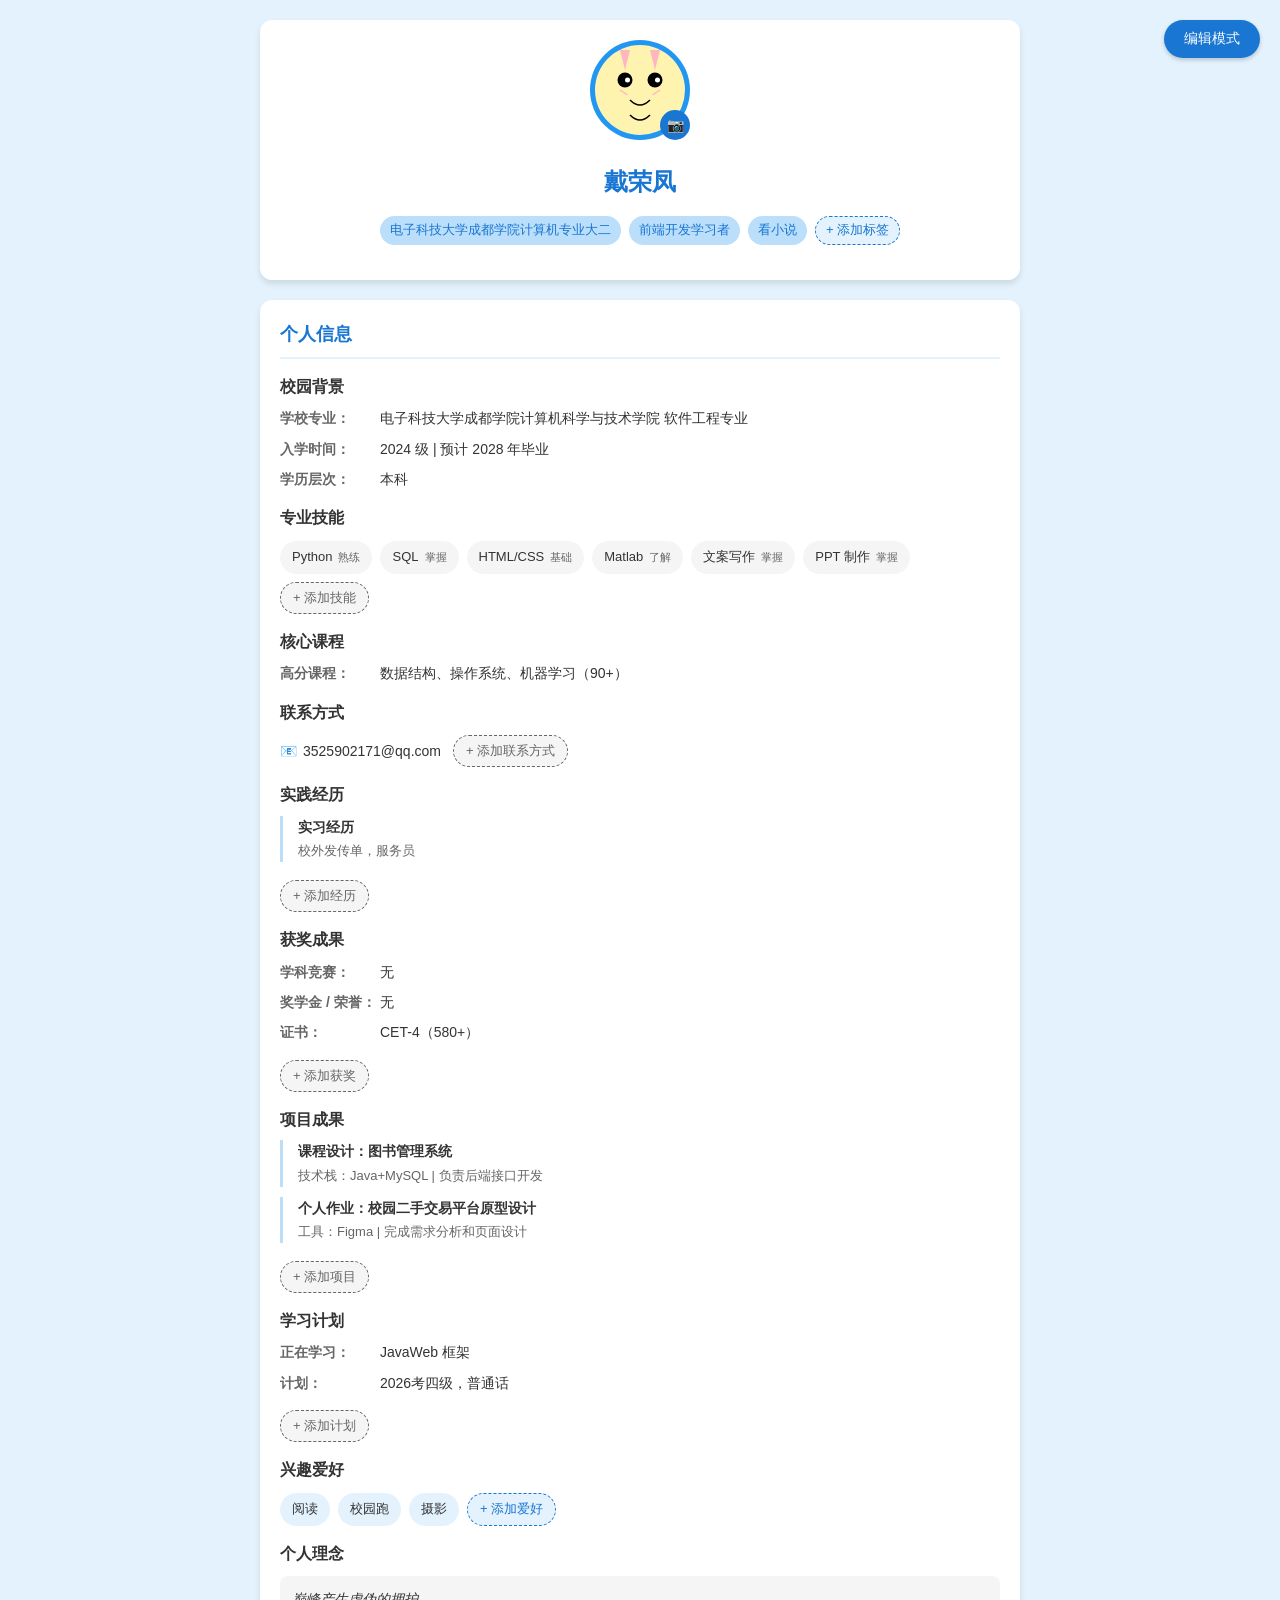
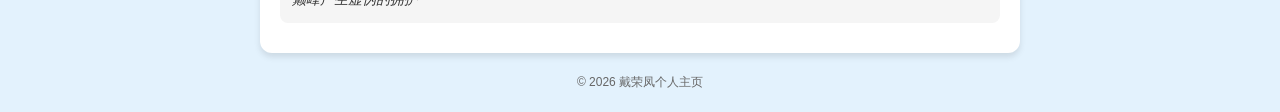
==== index.html @ 410e7caa "首次提交：上传个人主页完整代码" ====
<!DOCTYPE html>
<html lang="zh-CN">
<head>
    <meta charset="UTF-8">
    <meta name="viewport" content="width=device-width, initial-scale=1.0">
    <title>戴荣凤 - 个人主页</title>
    <link rel="stylesheet" href="styles.css">
</head>
<body>
    <button class="edit-mode-btn" id="editModeBtn">编辑模式</button>
    
    <div class="container">
        <header>
            <div class="avatar-container">
                <div class="avatar" id="avatar"></div>
                <input type="file" class="avatar-input" id="avatarInput" accept="image/*">
                <button class="avatar-edit" id="avatarEditBtn">📷</button>
            </div>
            <h1 class="editable" id="name">戴荣凤</h1>
            <div class="tags" id="tags">
                <span class="tag editable">电子科技大学成都学院计算机专业大二</span>
                <span class="tag editable">前端开发学习者</span>
                <span class="tag editable">看小说</span>
                <button class="add-tag-btn" id="addTagBtn">+ 添加标签</button>
            </div>
        </header>
        
        <section>
            <h2>个人信息</h2>
            
            <h3>校园背景</h3>
            <div class="info-item">
                <span class="info-label">学校专业：</span>
                <span class="info-value editable">电子科技大学成都学院计算机科学与技术学院 软件工程专业</span>
            </div>
            <div class="info-item">
                <span class="info-label">入学时间：</span>
                <span class="info-value editable">2024 级 | 预计 2028 年毕业</span>
            </div>
            <div class="info-item">
                <span class="info-label">学历层次：</span>
                <span class="info-value editable">本科</span>
            </div>
            
            <h3>专业技能</h3>
            <div class="skills" id="skills">
                <div class="skill-item editable">Python <span class="skill-level">熟练</span></div>
                <div class="skill-item editable">SQL <span class="skill-level">掌握</span></div>
                <div class="skill-item editable">HTML/CSS <span class="skill-level">基础</span></div>
                <div class="skill-item editable">Matlab <span class="skill-level">了解</span></div>
                <div class="skill-item editable">文案写作 <span class="skill-level">掌握</span></div>
                <div class="skill-item editable">PPT 制作 <span class="skill-level">掌握</span></div>
                <button class="add-skill-btn" id="addSkillBtn">+ 添加技能</button>
            </div>
            
            <h3>核心课程</h3>
            <div class="info-item">
                <span class="info-label">高分课程：</span>
                <span class="info-value editable">数据结构、操作系统、机器学习（90+）</span>
            </div>
            
            <h3>联系方式</h3>
            <div class="contact-info" id="contactInfo">
                <div class="contact-item editable">
                    <span>📧</span>
                    <span>3525902171@qq.com</span>
                </div>
                <button class="add-contact-btn" id="addContactBtn">+ 添加联系方式</button>
            </div>
            
            <h3>实践经历</h3>
            <div class="experience-item editable">
                <div class="experience-title">实习经历</div>
                <div class="experience-desc">校外发传单，服务员</div>
            </div>
            <button class="add-experience-btn" id="addExperienceBtn">+ 添加经历</button>
            
            <h3>获奖成果</h3>
            <div class="info-item">
                <span class="info-label">学科竞赛：</span>
                <span class="info-value editable">无</span>
            </div>
            <div class="info-item">
                <span class="info-label">奖学金 / 荣誉：</span>
                <span class="info-value editable">无</span>
            </div>
            <div class="info-item">
                <span class="info-label">证书：</span>
                <span class="info-value editable">CET-4（580+）</span>
            </div>
            <button class="add-experience-btn" id="addAwardBtn">+ 添加获奖</button>
            
            <h3>项目成果</h3>
            <div class="experience-item editable">
                <div class="experience-title">课程设计：图书管理系统</div>
                <div class="experience-desc">技术栈：Java+MySQL | 负责后端接口开发</div>
            </div>
            <div class="experience-item editable">
                <div class="experience-title">个人作业：校园二手交易平台原型设计</div>
                <div class="experience-desc">工具：Figma | 完成需求分析和页面设计</div>
            </div>
            <button class="add-experience-btn" id="addProjectBtn">+ 添加项目</button>
            
            <h3>学习计划</h3>
            <div class="info-item">
                <span class="info-label">正在学习：</span>
                <span class="info-value editable">JavaWeb 框架</span>
            </div>
            <div class="info-item">
                <span class="info-label">计划：</span>
                <span class="info-value editable">2026考四级，普通话</span>
            </div>
            <button class="add-plan-btn" id="addPlanBtn">+ 添加计划</button>
            
            <h3>兴趣爱好</h3>
            <div class="hobbies" id="hobbies">
                <span class="hobby-item editable">阅读</span>
                <span class="hobby-item editable">校园跑</span>
                <span class="hobby-item editable">摄影</span>
                <button class="add-hobby-btn" id="addHobbyBtn">+ 添加爱好</button>
            </div>
            
            <h3>个人理念</h3>
            <div class="personal-philosophy editable" id="philosophy">
                巅峰产生虚伪的拥护
            </div>
        </section>
        
        <footer>
            <p>© 2026 戴荣凤个人主页</p>
        </footer>
    </div>

    <script src="script.js"></script>
</body>
</html>
---- styles.css ----
* {
    margin: 0;
    padding: 0;
    box-sizing: border-box;
}

body {
    font-family: Arial, sans-serif;
    background-color: #e3f2fd;
    color: #333;
    line-height: 1.6;
}

.container {
    max-width: 800px;
    margin: 0 auto;
    padding: 20px;
}

.edit-mode-btn {
    position: fixed;
    top: 20px;
    right: 20px;
    background-color: #1976d2;
    color: white;
    border: none;
    padding: 10px 20px;
    border-radius: 20px;
    cursor: pointer;
    font-size: 14px;
    z-index: 1000;
    box-shadow: 0 2px 4px rgba(0, 0, 0, 0.2);
}

.edit-mode-btn:hover {
    background-color: #1565c0;
}

header {
    text-align: center;
    margin-bottom: 20px;
    background-color: white;
    padding: 20px;
    border-radius: 12px;
    box-shadow: 0 4px 6px rgba(0, 0, 0, 0.1);
}

.avatar-container {
    position: relative;
    display: inline-block;
    margin: 0 auto 15px;
}

.avatar {
    width: 100px;
    height: 100px;
    border-radius: 50%;
    background-color: #2196f3;
    color: white;
    display: flex;
    align-items: center;
    justify-content: center;
    font-size: 40px;
    cursor: pointer;
    transition: transform 0.2s;
    background-size: cover;
    background-position: center;
    background-image: url('data:image/svg+xml;utf8,<svg xmlns="http://www.w3.org/2000/svg" viewBox="0 0 200 200"><circle cx="100" cy="100" r="90" fill="%23FFF3B0"/><path d="M70 60 L60 20 L80 20 Z" fill="%23FFB6C1"/><path d="M130 60 L120 20 L140 20 Z" fill="%23FFB6C1"/><circle cx="70" cy="80" r="15" fill="black"/><circle cx="130" cy="80" r="15" fill="black"/><circle cx="75" cy="80" r="5" fill="white"/><circle cx="135" cy="80" r="5" fill="white"/><path d="M80 120 Q100 140 120 120" stroke="black" stroke-width="3" fill="none"/><path d="M60 100 L75 110" stroke="%23FFB6C1" stroke-width="3" fill="none"/><path d="M140 100 L125 110" stroke="%23FFB6C1" stroke-width="3" fill="none"/><path d="M80 150 Q100 170 120 150" stroke="black" stroke-width="3" fill="none"/></svg>');
}

.avatar:hover {
    transform: scale(1.05);
}

.avatar-edit {
    position: absolute;
    bottom: 0;
    right: 0;
    background-color: #1976d2;
    color: white;
    border: none;
    border-radius: 50%;
    width: 30px;
    height: 30px;
    display: flex;
    align-items: center;
    justify-content: center;
    cursor: pointer;
    font-size: 14px;
}

.avatar-input {
    display: none;
}

h1 {
    color: #1976d2;
    margin-bottom: 10px;
    cursor: text;
    font-size: 24px;
}

.tags {
    display: flex;
    flex-wrap: wrap;
    justify-content: center;
    gap: 8px;
    margin: 15px 0;
}

.tag {
    background-color: #bbdefb;
    color: #1976d2;
    padding: 4px 10px;
    border-radius: 20px;
    font-size: 13px;
    cursor: text;
}

.add-tag-btn {
    background-color: #e3f2fd;
    color: #1976d2;
    border: 1px dashed #1976d2;
    padding: 4px 10px;
    border-radius: 20px;
    font-size: 13px;
    cursor: pointer;
}

section {
    background-color: white;
    padding: 20px;
    border-radius: 12px;
    box-shadow: 0 4px 6px rgba(0, 0, 0, 0.1);
    margin-bottom: 15px;
}

h2 {
    color: #1976d2;
    margin-bottom: 15px;
    padding-bottom: 8px;
    border-bottom: 2px solid #e3f2fd;
    font-size: 18px;
}

h3 {
    color: #333;
    margin: 15px 0 8px;
    font-size: 16px;
}

h4 {
    color: #666;
    margin: 10px 0 8px;
    font-size: 14px;
}

.info-item {
    margin-bottom: 8px;
    display: flex;
    align-items: flex-start;
}

.info-label {
    font-weight: bold;
    min-width: 100px;
    color: #666;
    font-size: 14px;
}

.info-value {
    flex: 1;
    cursor: text;
    font-size: 14px;
}

.skills {
    display: flex;
    flex-wrap: wrap;
    gap: 8px;
    margin: 10px 0;
}

.skill-item {
    background-color: #f5f5f5;
    padding: 6px 12px;
    border-radius: 20px;
    font-size: 13px;
    display: flex;
    align-items: center;
    cursor: text;
}

.skill-level {
    font-size: 11px;
    color: #666;
    margin-left: 6px;
}

.add-skill-btn {
    background-color: #f5f5f5;
    color: #666;
    border: 1px dashed #666;
    padding: 6px 12px;
    border-radius: 20px;
    font-size: 13px;
    cursor: pointer;
}

.contact-info {
    display: flex;
    flex-wrap: wrap;
    gap: 12px;
    margin: 10px 0;
}

.contact-item {
    display: flex;
    align-items: center;
    gap: 6px;
    cursor: text;
    font-size: 14px;
}

.add-contact-btn {
    background-color: #f5f5f5;
    color: #666;
    border: 1px dashed #666;
    padding: 6px 12px;
    border-radius: 20px;
    font-size: 13px;
    cursor: pointer;
}

.experience-item {
    margin-bottom: 10px;
    padding-left: 15px;
    border-left: 3px solid #bbdefb;
    cursor: text;
}

.experience-title {
    font-weight: bold;
    color: #333;
    font-size: 14px;
}

.experience-desc {
    font-size: 13px;
    color: #666;
    margin-top: 3px;
}

.add-experience-btn {
    background-color: #f5f5f5;
    color: #666;
    border: 1px dashed #666;
    padding: 6px 12px;
    border-radius: 20px;
    font-size: 13px;
    cursor: pointer;
    margin-top: 8px;
}

.hobbies {
    display: flex;
    flex-wrap: wrap;
    gap: 8px;
    margin: 10px 0;
}

.hobby-item {
    background-color: #e3f2fd;
    padding: 6px 12px;
    border-radius: 20px;
    font-size: 13px;
    cursor: text;
}

.add-hobby-btn {
    background-color: #e3f2fd;
    color: #1976d2;
    border: 1px dashed #1976d2;
    padding: 6px 12px;
    border-radius: 20px;
    font-size: 13px;
    cursor: pointer;
}

.personal-philosophy {
    background-color: #f5f5f5;
    padding: 12px;
    border-radius: 8px;
    margin: 10px 0;
    font-style: italic;
    cursor: text;
    font-size: 14px;
}

.save-btn {
    background-color: #4caf50;
    color: white;
    border: none;
    padding: 8px 16px;
    border-radius: 20px;
    cursor: pointer;
    font-size: 13px;
    margin-top: 15px;
}

.save-btn:hover {
    background-color: #45a049;
}

footer {
    text-align: center;
    margin-top: 20px;
    color: #666;
    font-size: 12px;
}

.editable {
    position: relative;
}

.editable:hover {
    background-color: rgba(25, 118, 210, 0.1);
}

.edit-icon {
    position: absolute;
    top: 50%;
    right: 10px;
    transform: translateY(-50%);
    color: #1976d2;
    cursor: pointer;
    opacity: 0;
    transition: opacity 0.2s;
}

.editable:hover .edit-icon {
    opacity: 1;
}

.add-plan-btn {
    background-color: #f5f5f5;
    color: #666;
    border: 1px dashed #666;
    padding: 6px 12px;
    border-radius: 20px;
    font-size: 13px;
    cursor: pointer;
    margin-top: 8px;
}

@media (max-width: 768px) {
    .container {
        padding: 15px;
    }
    
    header,
    section {
        padding: 15px;
    }
    
    .info-item {
        flex-direction: column;
    }
    
    .info-label {
        min-width: auto;
        margin-bottom: 3px;
    }
    
    .edit-mode-btn {
        position: static;
        margin-bottom: 15px;
        display: block;
    }
}
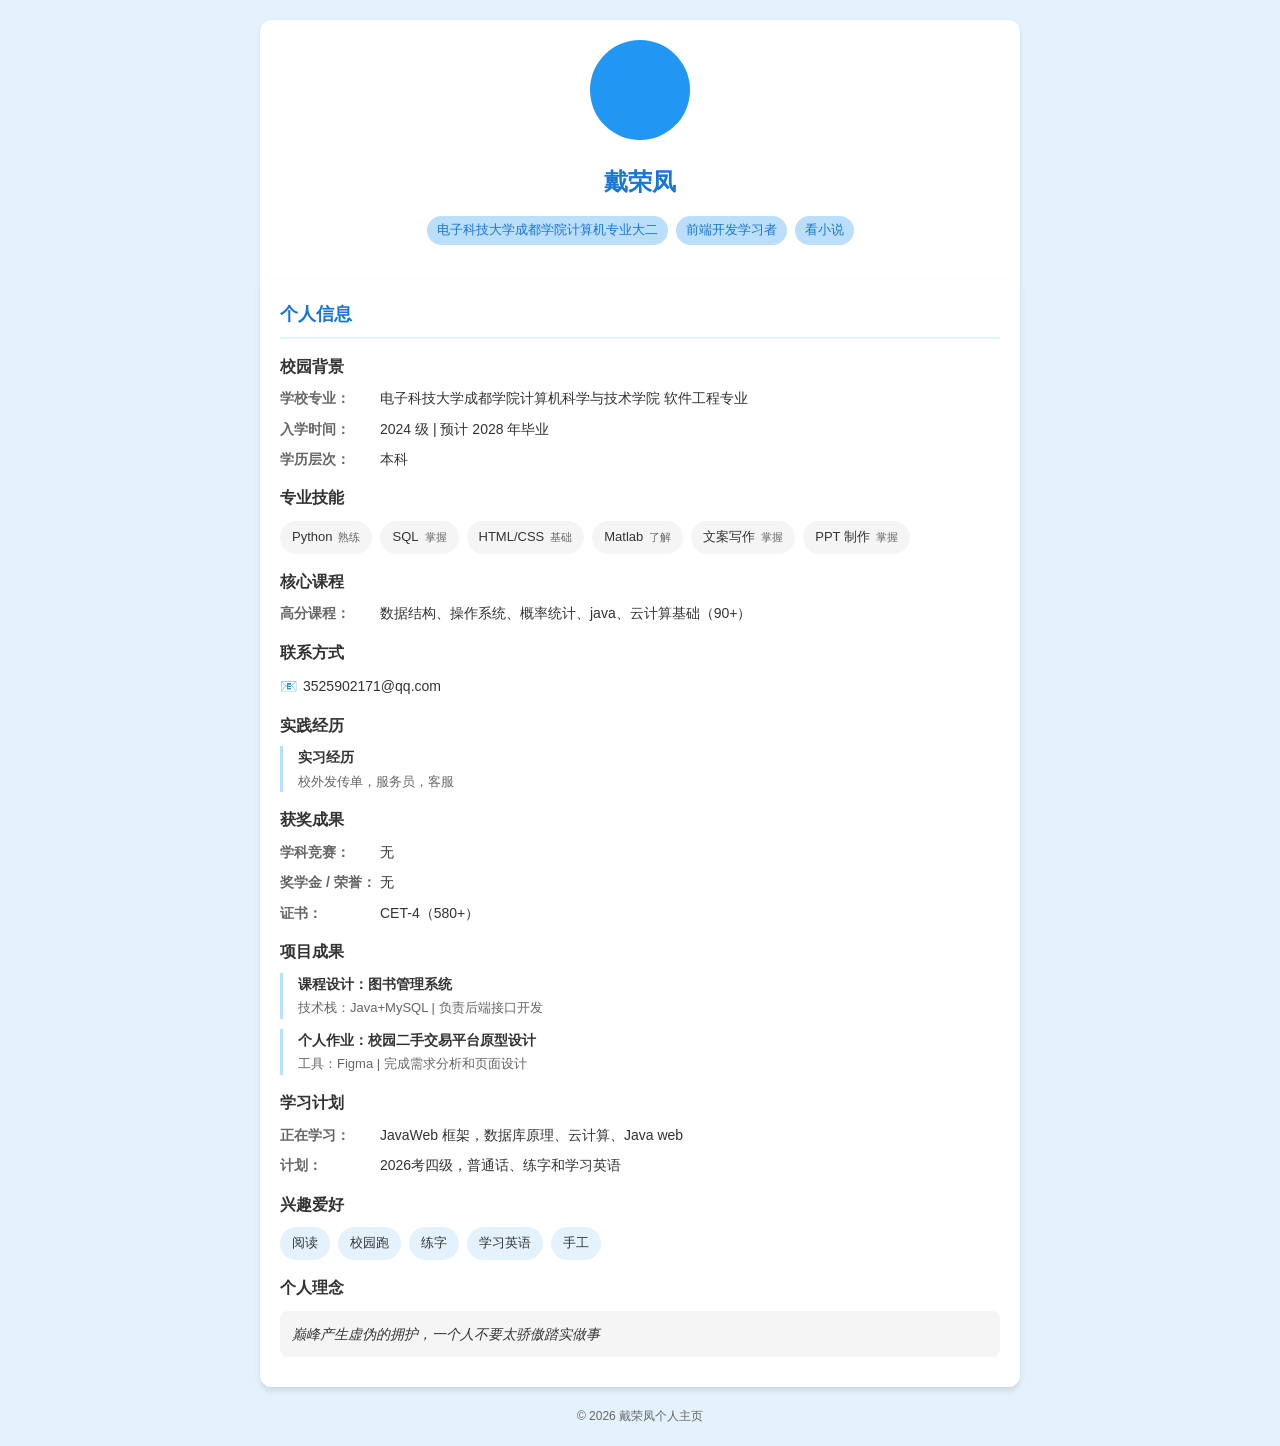
==== commit 35aa1778: "更新：头像按钮" ====
--- a/index.html
+++ b/index.html
@@ -7,21 +7,16 @@
     <link rel="stylesheet" href="styles.css">
 </head>
 <body>
-    <button class="edit-mode-btn" id="editModeBtn">编辑模式</button>
-    
     <div class="container">
         <header>
             <div class="avatar-container">
                 <div class="avatar" id="avatar"></div>
-                <input type="file" class="avatar-input" id="avatarInput" accept="image/*">
-                <button class="avatar-edit" id="avatarEditBtn">📷</button>
             </div>
-            <h1 class="editable" id="name">戴荣凤</h1>
+            <h1 id="name">戴荣凤</h1>
             <div class="tags" id="tags">
-                <span class="tag editable">电子科技大学成都学院计算机专业大二</span>
-                <span class="tag editable">前端开发学习者</span>
-                <span class="tag editable">看小说</span>
-                <button class="add-tag-btn" id="addTagBtn">+ 添加标签</button>
+                <span class="tag">电子科技大学成都学院计算机专业大二</span>
+                <span class="tag">前端开发学习者</span>
+                <span class="tag">看小说</span>
             </div>
         </header>
         
@@ -31,98 +26,93 @@
             <h3>校园背景</h3>
             <div class="info-item">
                 <span class="info-label">学校专业：</span>
-                <span class="info-value editable">电子科技大学成都学院计算机科学与技术学院 软件工程专业</span>
+                <span class="info-value">电子科技大学成都学院计算机科学与技术学院 软件工程专业</span>
             </div>
             <div class="info-item">
                 <span class="info-label">入学时间：</span>
-                <span class="info-value editable">2024 级 | 预计 2028 年毕业</span>
+                <span class="info-value">2024 级 | 预计 2028 年毕业</span>
             </div>
             <div class="info-item">
                 <span class="info-label">学历层次：</span>
-                <span class="info-value editable">本科</span>
+                <span class="info-value">本科</span>
             </div>
             
             <h3>专业技能</h3>
             <div class="skills" id="skills">
-                <div class="skill-item editable">Python <span class="skill-level">熟练</span></div>
-                <div class="skill-item editable">SQL <span class="skill-level">掌握</span></div>
-                <div class="skill-item editable">HTML/CSS <span class="skill-level">基础</span></div>
-                <div class="skill-item editable">Matlab <span class="skill-level">了解</span></div>
-                <div class="skill-item editable">文案写作 <span class="skill-level">掌握</span></div>
-                <div class="skill-item editable">PPT 制作 <span class="skill-level">掌握</span></div>
-                <button class="add-skill-btn" id="addSkillBtn">+ 添加技能</button>
+                <div class="skill-item">Python <span class="skill-level">熟练</span></div>
+                <div class="skill-item">SQL <span class="skill-level">掌握</span></div>
+                <div class="skill-item">HTML/CSS <span class="skill-level">基础</span></div>
+                <div class="skill-item">Matlab <span class="skill-level">了解</span></div>
+                <div class="skill-item">文案写作 <span class="skill-level">掌握</span></div>
+                <div class="skill-item">PPT 制作 <span class="skill-level">掌握</span></div>
             </div>
             
             <h3>核心课程</h3>
             <div class="info-item">
                 <span class="info-label">高分课程：</span>
-                <span class="info-value editable">数据结构、操作系统、机器学习（90+）</span>
+                <span class="info-value">数据结构、操作系统、概率统计、java、云计算基础（90+）</span>
             </div>
             
             <h3>联系方式</h3>
             <div class="contact-info" id="contactInfo">
-                <div class="contact-item editable">
+                <div class="contact-item">
                     <span>📧</span>
                     <span>3525902171@qq.com</span>
                 </div>
-                <button class="add-contact-btn" id="addContactBtn">+ 添加联系方式</button>
             </div>
             
             <h3>实践经历</h3>
-            <div class="experience-item editable">
+            <div class="experience-item">
                 <div class="experience-title">实习经历</div>
-                <div class="experience-desc">校外发传单，服务员</div>
+                <div class="experience-desc">校外发传单，服务员，客服</div>
             </div>
-            <button class="add-experience-btn" id="addExperienceBtn">+ 添加经历</button>
             
             <h3>获奖成果</h3>
             <div class="info-item">
                 <span class="info-label">学科竞赛：</span>
-                <span class="info-value editable">无</span>
+                <span class="info-value">无</span>
             </div>
             <div class="info-item">
                 <span class="info-label">奖学金 / 荣誉：</span>
-                <span class="info-value editable">无</span>
+                <span class="info-value">无</span>
             </div>
             <div class="info-item">
                 <span class="info-label">证书：</span>
-                <span class="info-value editable">CET-4（580+）</span>
+                <span class="info-value">CET-4（580+）</span>
             </div>
-            <button class="add-experience-btn" id="addAwardBtn">+ 添加获奖</button>
             
             <h3>项目成果</h3>
-            <div class="experience-item editable">
+            <div class="experience-item">
                 <div class="experience-title">课程设计：图书管理系统</div>
                 <div class="experience-desc">技术栈：Java+MySQL | 负责后端接口开发</div>
             </div>
-            <div class="experience-item editable">
+            <div class="experience-item">
                 <div class="experience-title">个人作业：校园二手交易平台原型设计</div>
                 <div class="experience-desc">工具：Figma | 完成需求分析和页面设计</div>
             </div>
-            <button class="add-experience-btn" id="addProjectBtn">+ 添加项目</button>
             
             <h3>学习计划</h3>
             <div class="info-item">
                 <span class="info-label">正在学习：</span>
-                <span class="info-value editable">JavaWeb 框架</span>
+                <span class="info-value">JavaWeb 框架，数据库原理、云计算、Java web</span>
             </div>
             <div class="info-item">
                 <span class="info-label">计划：</span>
-                <span class="info-value editable">2026考四级，普通话</span>
+                <span class="info-value">2026考四级，普通话、练字和学习英语</span>
             </div>
-            <button class="add-plan-btn" id="addPlanBtn">+ 添加计划</button>
             
             <h3>兴趣爱好</h3>
             <div class="hobbies" id="hobbies">
-                <span class="hobby-item editable">阅读</span>
-                <span class="hobby-item editable">校园跑</span>
-                <span class="hobby-item editable">摄影</span>
-                <button class="add-hobby-btn" id="addHobbyBtn">+ 添加爱好</button>
+                <span class="hobby-item">阅读</span>
+                <span class="hobby-item">校园跑</span>
+                <span class="hobby-item">练字</span>
+                <span class="hobby-item">学习英语</span>
+                <span class="hobby-item">手工</span>
             </div>
             
             <h3>个人理念</h3>
-            <div class="personal-philosophy editable" id="philosophy">
-                巅峰产生虚伪的拥护
+            <div class="personal-philosophy" id="philosophy">
+                巅峰产生虚伪的拥护，一个人不要太骄傲踏实做事
             </div>
         </section>
         
@@ -130,7 +120,5 @@
             <p>© 2026 戴荣凤个人主页</p>
         </footer>
     </div>
-
-    <script src="script.js"></script>
 </body>
 </html>
--- a/styles.css
+++ b/styles.css
@@ -17,32 +17,13 @@
     padding: 20px;
 }
 
-.edit-mode-btn {
-    position: fixed;
-    top: 20px;
-    right: 20px;
-    background-color: #1976d2;
-    color: white;
-    border: none;
-    padding: 10px 20px;
-    border-radius: 20px;
-    cursor: pointer;
-    font-size: 14px;
-    z-index: 1000;
-    box-shadow: 0 2px 4px rgba(0, 0, 0, 0.2);
-}
-
-.edit-mode-btn:hover {
-    background-color: #1565c0;
-}
-
 header {
     text-align: center;
-    margin-bottom: 20px;
+    margin-bottom: 0;
     background-color: white;
     padding: 20px;
-    border-radius: 12px;
-    box-shadow: 0 4px 6px rgba(0, 0, 0, 0.1);
+    border-radius: 12px 12px 0 0;
+    box-shadow: 0 2px 4px rgba(0, 0, 0, 0.1);
 }
 
 .avatar-container {
@@ -61,42 +42,19 @@
     align-items: center;
     justify-content: center;
     font-size: 40px;
-    cursor: pointer;
     transition: transform 0.2s;
     background-size: cover;
     background-position: center;
-    background-image: url('data:image/svg+xml;utf8,<svg xmlns="http://www.w3.org/2000/svg" viewBox="0 0 200 200"><circle cx="100" cy="100" r="90" fill="%23FFF3B0"/><path d="M70 60 L60 20 L80 20 Z" fill="%23FFB6C1"/><path d="M130 60 L120 20 L140 20 Z" fill="%23FFB6C1"/><circle cx="70" cy="80" r="15" fill="black"/><circle cx="130" cy="80" r="15" fill="black"/><circle cx="75" cy="80" r="5" fill="white"/><circle cx="135" cy="80" r="5" fill="white"/><path d="M80 120 Q100 140 120 120" stroke="black" stroke-width="3" fill="none"/><path d="M60 100 L75 110" stroke="%23FFB6C1" stroke-width="3" fill="none"/><path d="M140 100 L125 110" stroke="%23FFB6C1" stroke-width="3" fill="none"/><path d="M80 150 Q100 170 120 150" stroke="black" stroke-width="3" fill="none"/></svg>');
+    background-image: url('../images/f55dc22ecbad49a2774fd31b75c98493.jpg');
 }
 
 .avatar:hover {
     transform: scale(1.05);
-}
-
-.avatar-edit {
-    position: absolute;
-    bottom: 0;
-    right: 0;
-    background-color: #1976d2;
-    color: white;
-    border: none;
-    border-radius: 50%;
-    width: 30px;
-    height: 30px;
-    display: flex;
-    align-items: center;
-    justify-content: center;
-    cursor: pointer;
-    font-size: 14px;
-}
-
-.avatar-input {
-    display: none;
 }
 
 h1 {
     color: #1976d2;
     margin-bottom: 10px;
-    cursor: text;
     font-size: 24px;
 }
 
@@ -114,25 +72,15 @@
     padding: 4px 10px;
     border-radius: 20px;
     font-size: 13px;
-    cursor: text;
-}
-
-.add-tag-btn {
-    background-color: #e3f2fd;
-    color: #1976d2;
-    border: 1px dashed #1976d2;
-    padding: 4px 10px;
-    border-radius: 20px;
-    font-size: 13px;
-    cursor: pointer;
 }
 
 section {
     background-color: white;
     padding: 20px;
-    border-radius: 12px;
+    border-radius: 0 0 12px 12px;
     box-shadow: 0 4px 6px rgba(0, 0, 0, 0.1);
     margin-bottom: 15px;
+    border-top: none;
 }
 
 h2 {
@@ -149,12 +97,6 @@
     font-size: 16px;
 }
 
-h4 {
-    color: #666;
-    margin: 10px 0 8px;
-    font-size: 14px;
-}
-
 .info-item {
     margin-bottom: 8px;
     display: flex;
@@ -170,7 +112,6 @@
 
 .info-value {
     flex: 1;
-    cursor: text;
     font-size: 14px;
 }
 
@@ -188,7 +129,6 @@
     font-size: 13px;
     display: flex;
     align-items: center;
-    cursor: text;
 }
 
 .skill-level {
@@ -197,16 +137,6 @@
     margin-left: 6px;
 }
 
-.add-skill-btn {
-    background-color: #f5f5f5;
-    color: #666;
-    border: 1px dashed #666;
-    padding: 6px 12px;
-    border-radius: 20px;
-    font-size: 13px;
-    cursor: pointer;
-}
-
 .contact-info {
     display: flex;
     flex-wrap: wrap;
@@ -218,25 +148,13 @@
     display: flex;
     align-items: center;
     gap: 6px;
-    cursor: text;
-    font-size: 14px;
-}
-
-.add-contact-btn {
-    background-color: #f5f5f5;
-    color: #666;
-    border: 1px dashed #666;
-    padding: 6px 12px;
-    border-radius: 20px;
-    font-size: 13px;
-    cursor: pointer;
+    font-size: 14px;
 }
 
 .experience-item {
     margin-bottom: 10px;
     padding-left: 15px;
     border-left: 3px solid #bbdefb;
-    cursor: text;
 }
 
 .experience-title {
@@ -249,17 +167,6 @@
     font-size: 13px;
     color: #666;
     margin-top: 3px;
-}
-
-.add-experience-btn {
-    background-color: #f5f5f5;
-    color: #666;
-    border: 1px dashed #666;
-    padding: 6px 12px;
-    border-radius: 20px;
-    font-size: 13px;
-    cursor: pointer;
-    margin-top: 8px;
 }
 
 .hobbies {
@@ -274,17 +181,6 @@
     padding: 6px 12px;
     border-radius: 20px;
     font-size: 13px;
-    cursor: text;
-}
-
-.add-hobby-btn {
-    background-color: #e3f2fd;
-    color: #1976d2;
-    border: 1px dashed #1976d2;
-    padding: 6px 12px;
-    border-radius: 20px;
-    font-size: 13px;
-    cursor: pointer;
 }
 
 .personal-philosophy {
@@ -293,23 +189,7 @@
     border-radius: 8px;
     margin: 10px 0;
     font-style: italic;
-    cursor: text;
-    font-size: 14px;
-}
-
-.save-btn {
-    background-color: #4caf50;
-    color: white;
-    border: none;
-    padding: 8px 16px;
-    border-radius: 20px;
-    cursor: pointer;
-    font-size: 13px;
-    margin-top: 15px;
-}
-
-.save-btn:hover {
-    background-color: #45a049;
+    font-size: 14px;
 }
 
 footer {
@@ -317,40 +197,6 @@
     margin-top: 20px;
     color: #666;
     font-size: 12px;
-}
-
-.editable {
-    position: relative;
-}
-
-.editable:hover {
-    background-color: rgba(25, 118, 210, 0.1);
-}
-
-.edit-icon {
-    position: absolute;
-    top: 50%;
-    right: 10px;
-    transform: translateY(-50%);
-    color: #1976d2;
-    cursor: pointer;
-    opacity: 0;
-    transition: opacity 0.2s;
-}
-
-.editable:hover .edit-icon {
-    opacity: 1;
-}
-
-.add-plan-btn {
-    background-color: #f5f5f5;
-    color: #666;
-    border: 1px dashed #666;
-    padding: 6px 12px;
-    border-radius: 20px;
-    font-size: 13px;
-    cursor: pointer;
-    margin-top: 8px;
 }
 
 @media (max-width: 768px) {
@@ -371,10 +217,4 @@
         min-width: auto;
         margin-bottom: 3px;
     }
-    
-    .edit-mode-btn {
-        position: static;
-        margin-bottom: 15px;
-        display: block;
-    }
 }
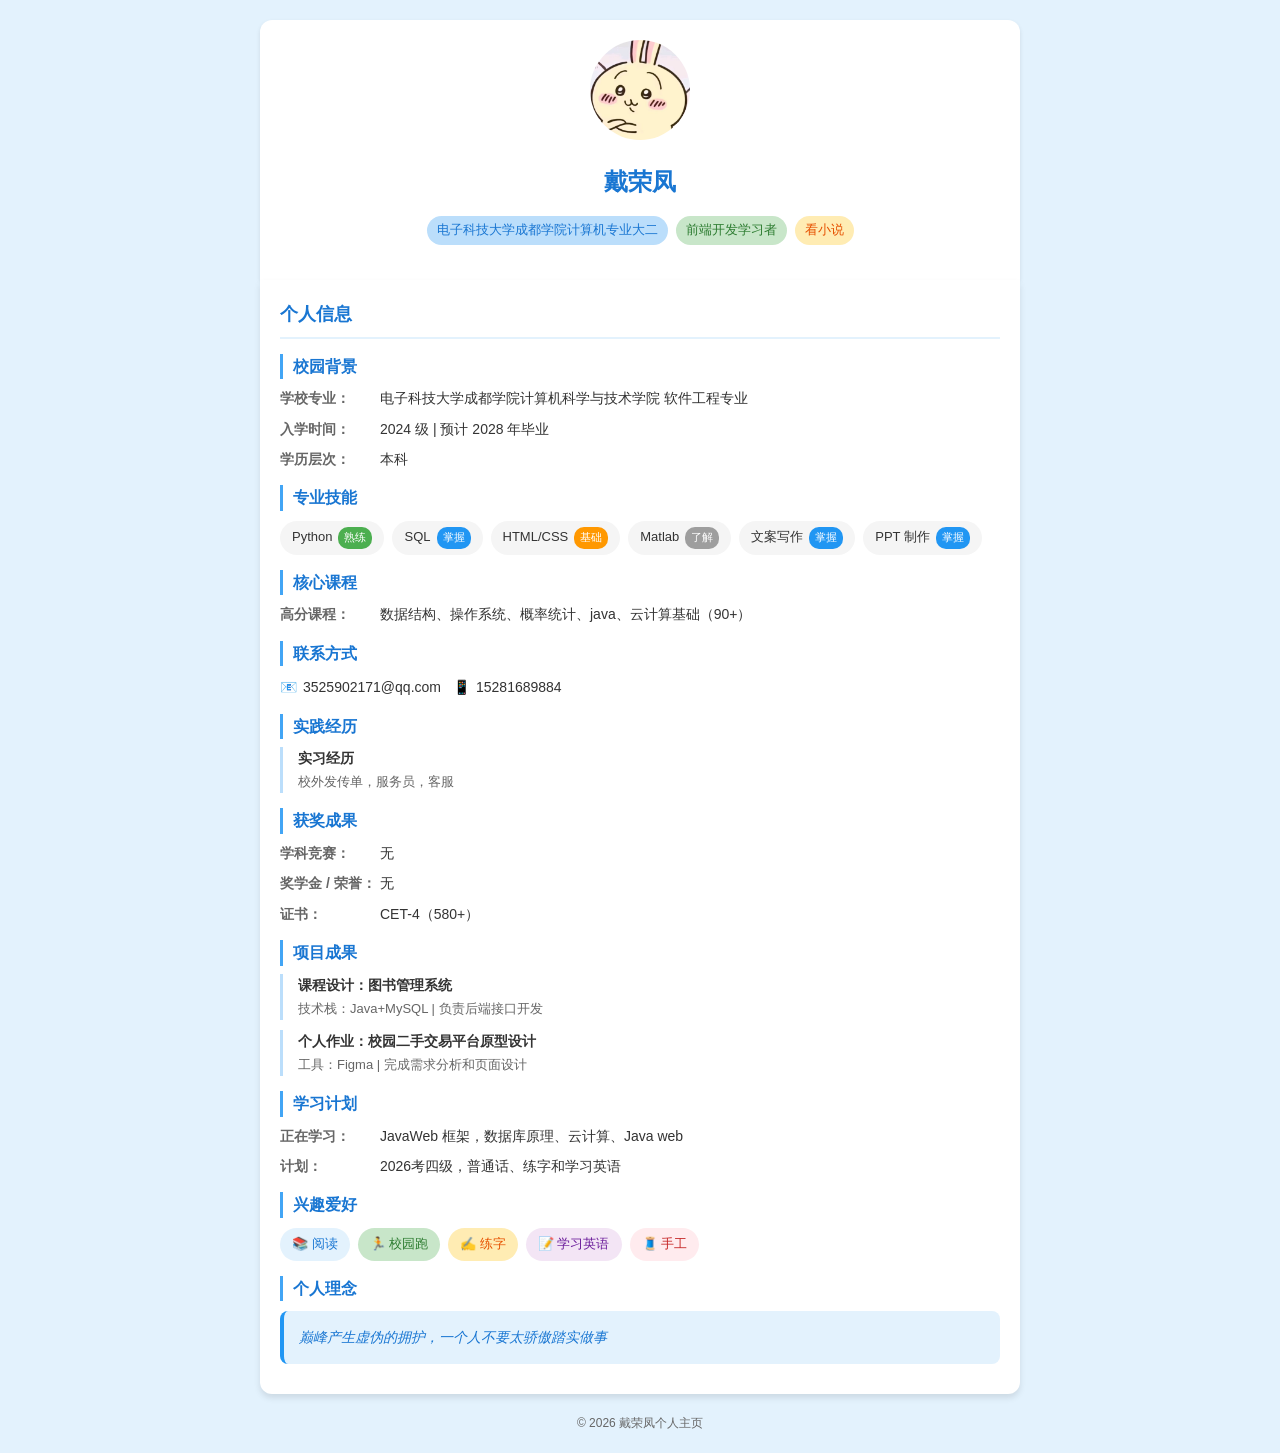
==== commit 6c4d1f36: "更新：修改了页面内容" ====
--- a/index.html
+++ b/index.html
@@ -39,12 +39,12 @@
             
             <h3>专业技能</h3>
             <div class="skills" id="skills">
-                <div class="skill-item">Python <span class="skill-level">熟练</span></div>
-                <div class="skill-item">SQL <span class="skill-level">掌握</span></div>
-                <div class="skill-item">HTML/CSS <span class="skill-level">基础</span></div>
-                <div class="skill-item">Matlab <span class="skill-level">了解</span></div>
-                <div class="skill-item">文案写作 <span class="skill-level">掌握</span></div>
-                <div class="skill-item">PPT 制作 <span class="skill-level">掌握</span></div>
+                <div class="skill-item">Python <span class="skill-level level-proficient">熟练</span></div>
+                <div class="skill-item">SQL <span class="skill-level level-master">掌握</span></div>
+                <div class="skill-item">HTML/CSS <span class="skill-level level-basic">基础</span></div>
+                <div class="skill-item">Matlab <span class="skill-level level-beginner">了解</span></div>
+                <div class="skill-item">文案写作 <span class="skill-level level-master">掌握</span></div>
+                <div class="skill-item">PPT 制作 <span class="skill-level level-master">掌握</span></div>
             </div>
             
             <h3>核心课程</h3>
@@ -58,6 +58,10 @@
                 <div class="contact-item">
                     <span>📧</span>
                     <span>3525902171@qq.com</span>
+                </div>
+                <div class="contact-item">
+                    <span>📱</span>
+                    <span>15281689884</span>
                 </div>
             </div>
             
@@ -103,11 +107,11 @@
             
             <h3>兴趣爱好</h3>
             <div class="hobbies" id="hobbies">
-                <span class="hobby-item">阅读</span>
-                <span class="hobby-item">校园跑</span>
-                <span class="hobby-item">练字</span>
-                <span class="hobby-item">学习英语</span>
-                <span class="hobby-item">手工</span>
+                <span class="hobby-item">📚 阅读</span>
+                <span class="hobby-item">🏃 校园跑</span>
+                <span class="hobby-item">✍️ 练字</span>
+                <span class="hobby-item">📝 学习英语</span>
+                <span class="hobby-item">🧵 手工</span>
             </div>
             
             <h3>个人理念</h3>
--- a/styles.css
+++ b/styles.css
@@ -45,7 +45,7 @@
     transition: transform 0.2s;
     background-size: cover;
     background-position: center;
-    background-image: url('../images/f55dc22ecbad49a2774fd31b75c98493.jpg');
+    background-image: url('f55dc22ecbad49a2774fd31b75c98493.jpg');
 }
 
 .avatar:hover {
@@ -67,11 +67,24 @@
 }
 
 .tag {
-    background-color: #bbdefb;
-    color: #1976d2;
     padding: 4px 10px;
     border-radius: 20px;
     font-size: 13px;
+}
+
+.tag:nth-child(1) {
+    background-color: #bbdefb;
+    color: #1976d2;
+}
+
+.tag:nth-child(2) {
+    background-color: #c8e6c9;
+    color: #2e7d32;
+}
+
+.tag:nth-child(3) {
+    background-color: #ffecb3;
+    color: #e65100;
 }
 
 section {
@@ -92,9 +105,11 @@
 }
 
 h3 {
-    color: #333;
+    color: #1976d2;
     margin: 15px 0 8px;
     font-size: 16px;
+    padding-left: 10px;
+    border-left: 3px solid #42a5f5;
 }
 
 .info-item {
@@ -133,8 +148,29 @@
 
 .skill-level {
     font-size: 11px;
-    color: #666;
     margin-left: 6px;
+    padding: 2px 6px;
+    border-radius: 10px;
+}
+
+.level-proficient {
+    background-color: #4caf50;
+    color: white;
+}
+
+.level-master {
+    background-color: #2196f3;
+    color: white;
+}
+
+.level-basic {
+    background-color: #ff9800;
+    color: white;
+}
+
+.level-beginner {
+    background-color: #9e9e9e;
+    color: white;
 }
 
 .contact-info {
@@ -177,19 +213,45 @@
 }
 
 .hobby-item {
-    background-color: #e3f2fd;
     padding: 6px 12px;
     border-radius: 20px;
     font-size: 13px;
 }
 
+.hobby-item:nth-child(1) {
+    background-color: #e3f2fd;
+    color: #1976d2;
+}
+
+.hobby-item:nth-child(2) {
+    background-color: #c8e6c9;
+    color: #2e7d32;
+}
+
+.hobby-item:nth-child(3) {
+    background-color: #ffecb3;
+    color: #e65100;
+}
+
+.hobby-item:nth-child(4) {
+    background-color: #f3e5f5;
+    color: #6a1b9a;
+}
+
+.hobby-item:nth-child(5) {
+    background-color: #ffebee;
+    color: #c62828;
+}
+
 .personal-philosophy {
-    background-color: #f5f5f5;
-    padding: 12px;
+    background-color: #e3f2fd;
+    padding: 15px;
     border-radius: 8px;
     margin: 10px 0;
     font-style: italic;
     font-size: 14px;
+    color: #1976d2;
+    border-left: 4px solid #2196f3;
 }
 
 footer {
